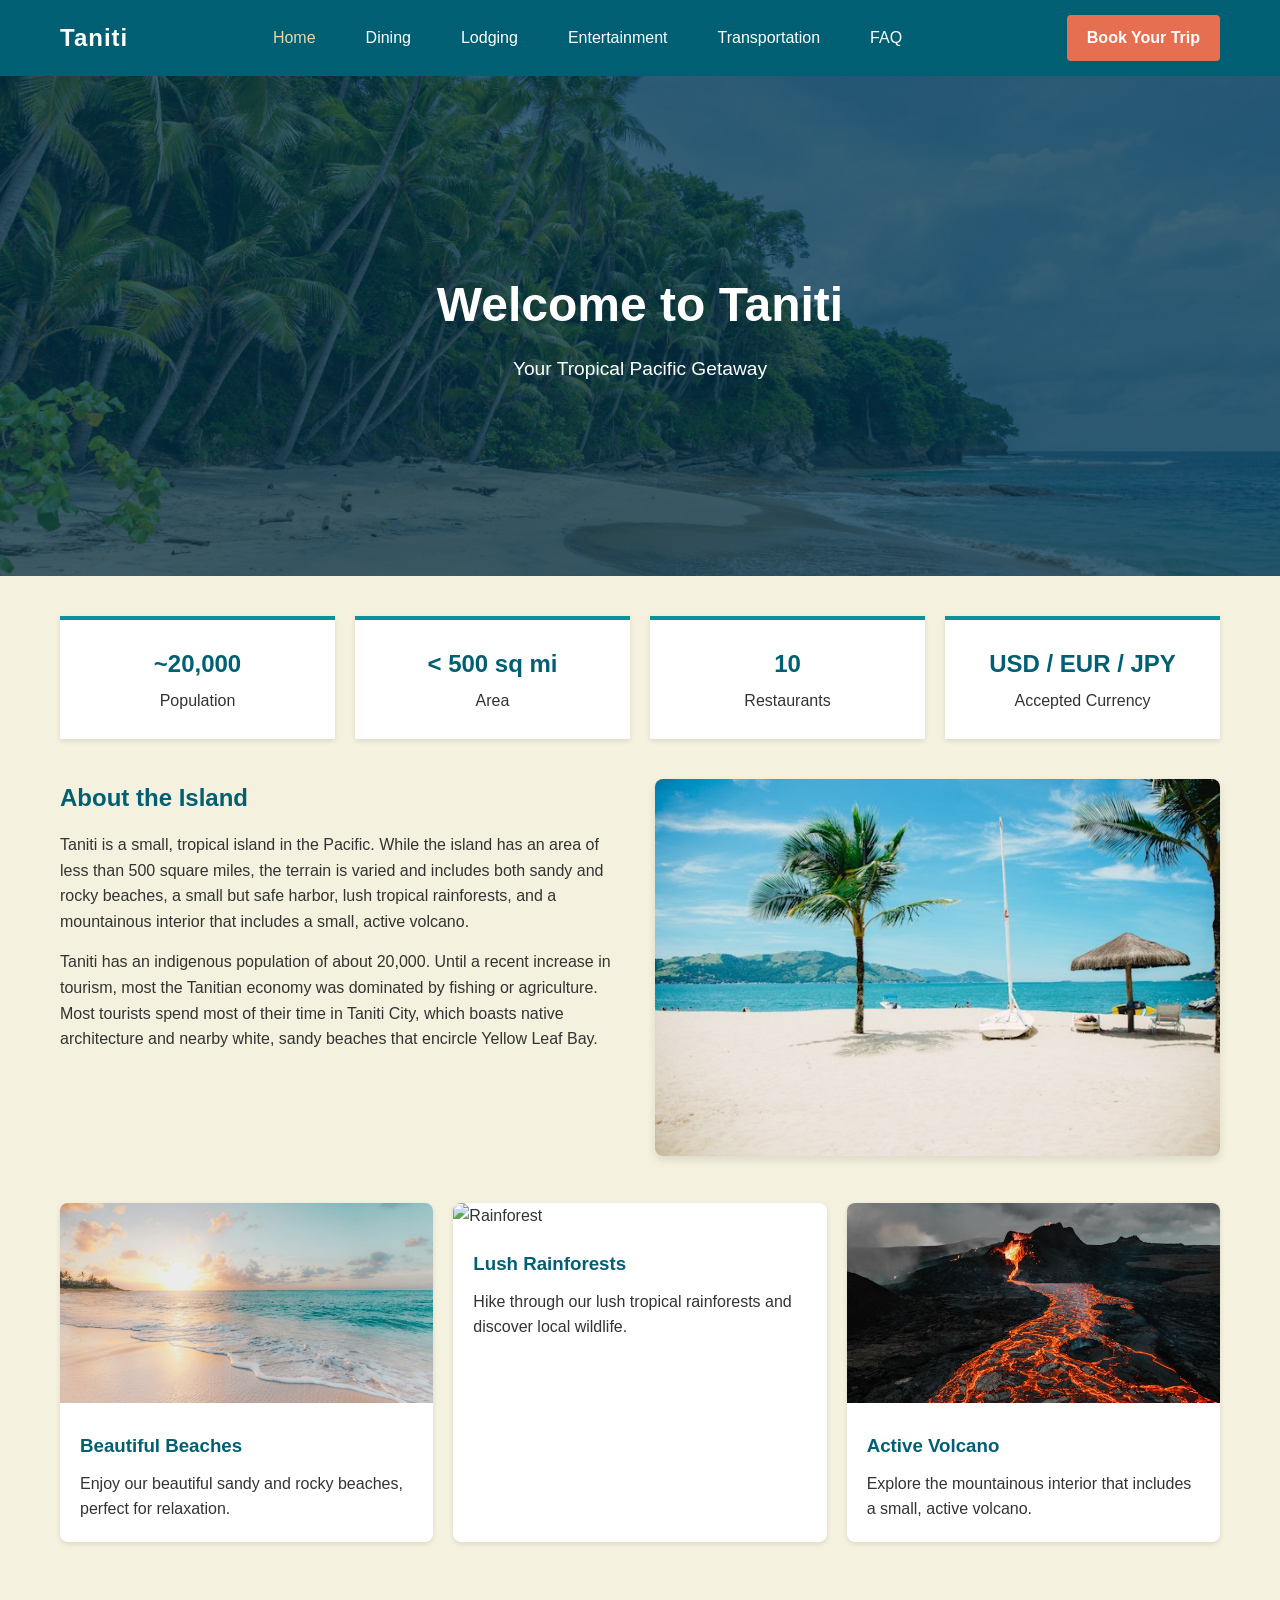
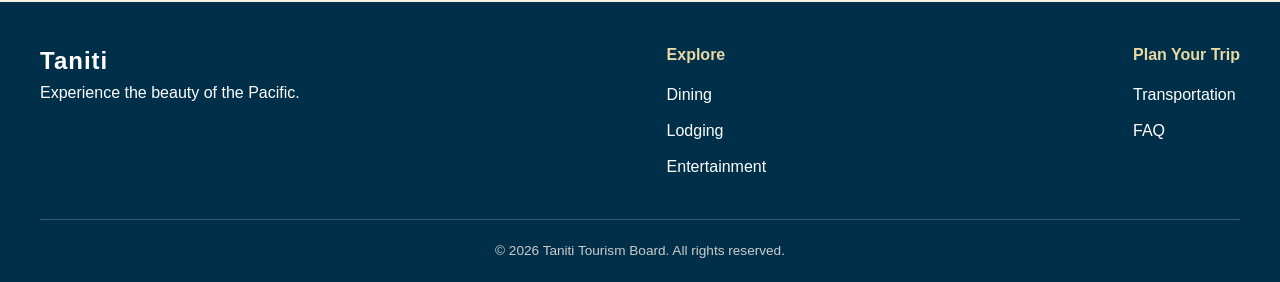
==== index.html @ e5b3e2e3 "Website upload" ====
<!DOCTYPE html>
<html lang="en">
<head>
    <meta charset="UTF-8">
    <meta name="viewport" content="width=device-width, initial-scale=1.0">
    <title>Visit Taniti - Home</title>
    <link rel="stylesheet" href="style.css">
</head>
<body>

    <header>
        <nav class="navbar">
            <div class="logo"><a href="index.html">Taniti</a></div>
            <ul class="nav-links">
                <li><a href="index.html" class="active">Home</a></li>
                <li><a href="dining.html">Dining</a></li>
                <li><a href="lodging.html">Lodging</a></li>
                <li><a href="entertainment.html">Entertainment</a></li>
                <li><a href="transportation.html">Transportation</a></li>
                <li><a href="faq.html">FAQ</a></li>
            </ul>
            <a href="#" id="bookBtn" class="btn btn-primary" style="margin-left: 20px;">Book Your Trip</a>
        </nav>
    </header>

    <div class="page-header hero-home">
        <div class="page-header-content">
            <h1>Welcome to Taniti</h1>
            <p>Your Tropical Pacific Getaway</p>
        </div>
    </div>

    <div class="container">
        <div class="quick-stats">
            <div class="stat-box">
                <h3>~20,000</h3>
                <p>Population</p>
            </div>
            <div class="stat-box">
                <h3>&lt; 500 sq mi</h3>
                <p>Area</p>
            </div>
            <div class="stat-box">
                <h3>10</h3>
                <p>Restaurants</p>
            </div>
            <div class="stat-box">
                <h3>USD / EUR / JPY</h3>
                <p>Accepted Currency</p>
            </div>
        </div>

        <div class="content-grid">
            <div class="text-col">
                <h2>About the Island</h2>
                <p>Taniti is a small, tropical island in the Pacific. While the island has an area of less than 500 square miles, the terrain is varied and includes both sandy and rocky beaches, a small but safe harbor, lush tropical rainforests, and a mountainous interior that includes a small, active volcano.</p>
                <p>Taniti has an indigenous population of about 20,000. Until a recent increase in tourism, most the Tanitian economy was dominated by fishing or agriculture. Most tourists spend most of their time in Taniti City, which boasts native architecture and nearby white, sandy beaches that encircle Yellow Leaf Bay.</p>
            </div>
            <div class="image-col">
                <img src="images/tanitibeach.jpg" alt="Taniti Beach">
            </div>
        </div>

        <div class="card-grid">
            <div class="card">
                <img src="images\beach.jpg" alt="Beaches">
                <div class="card-content">
                    <h3>Beautiful Beaches</h3>
                    <p>Enjoy our beautiful sandy and rocky beaches, perfect for relaxation.</p>
                </div>
            </div>
            <div class="card">
                <img src="images\rainforest.JPG" alt="Rainforest">
                <div class="card-content">
                    <h3>Lush Rainforests</h3>
                    <p>Hike through our lush tropical rainforests and discover local wildlife.</p>
                </div>
            </div>
            <div class="card">
                <img src="images\volcano.jpg" alt="Volcano">
                <div class="card-content">
                    <h3>Active Volcano</h3>
                    <p>Explore the mountainous interior that includes a small, active volcano.</p>
                </div>
            </div>
        </div>
    </div>

    <footer>
        <div class="footer-grid">
            <div class="footer-col">
                <div class="logo">Taniti</div>
                <p>Experience the beauty of the Pacific.</p>
            </div>
            <div class="footer-col">
                <h4>Explore</h4>
                <ul>
                    <li><a href="dining.html">Dining</a></li>
                    <li><a href="lodging.html">Lodging</a></li>
                    <li><a href="entertainment.html">Entertainment</a></li>
                </ul>
            </div>
            <div class="footer-col">
                <h4>Plan Your Trip</h4>
                <ul>
                    <li><a href="transportation.html">Transportation</a></li>
                    <li><a href="faq.html">FAQ</a></li>
                </ul>
            </div>
        </div>
        <div class="footer-bottom">
            <p>&copy; 2026 Taniti Tourism Board. All rights reserved.</p>
        </div>
    </footer>
    <div id="bookingAlert" class="custom-alert hidden">
    Congratulations your booked!
</div>
</body>
</html>
<script>
    document.getElementById('bookBtn').addEventListener('click', function(e) {
        e.preventDefault(); // Prevents the page from jumping to the top
        const alertBox = document.getElementById('bookingAlert');
        
        // Show the alert
        alertBox.classList.remove('hidden');
        
        // Hide it after 3 seconds (3000 milliseconds)
        setTimeout(function() {
            alertBox.classList.add('hidden');
        }, 2000);
    });
</script>
---- style.css ----
/* RESET & BASIC SETUP */
* {
    margin: 0;
    padding: 0;
    box-sizing: border-box;
    font-family: 'Segoe UI', Tahoma, Geneva, Verdana, sans-serif;
}

body {
    background-color: #f4f1de; /* Sand/off-white */
    color: #333;
    line-height: 1.6;
}

a {
    text-decoration: none;
    color: inherit;
}

/* BUTTONS */
.btn {
    display: inline-block;
    padding: 10px 20px;
    border-radius: 4px;
    font-weight: bold;
    text-align: center;
    cursor: pointer;
    transition: background 0.3s;
}

.btn-primary {
    background-color: #e76f51; /* Warm tropical coral */
    color: #fff;
}

.btn-primary:hover {
    background-color: #d85739;
}

/* NAV BAR */
header {
    background: #005f73; /* Deep ocean blue */
    color: #fff;
    position: sticky;
    top: 0;
    z-index: 100;
}

.navbar {
    display: flex;
    justify-content: space-between;
    align-items: center;
    max-width: 1200px;
    margin: 0 auto;
    padding: 15px 20px;
}

.logo {
    font-size: 1.5rem;
    font-weight: bold;
    letter-spacing: 1px;
}

.logo a {
    color: #fff;
}

.nav-links {
    list-style: none;
    display: flex;
    gap: 20px;
}

.nav-links li a {
    padding: 8px 15px;
    font-size: 1rem;
    transition: color 0.3s;
}

.nav-links li a:hover, .nav-links li a.active {
    color: #e9d8a6; /* Sand yellow highlight */
}

/* PAGE HEADERS (HERO) */
.page-header {
    height: 300px;
    display: flex;
    justify-content: center;
    align-items: center;
    text-align: center;
    background-size: cover;
    background-position: center;
    color: #fff;
    margin-bottom: 40px;
    position: relative;
}

.page-header::after {
    content: '';
    position: absolute;
    top: 0; left: 0; right: 0; bottom: 0;
    background: rgba(0, 48, 73, 0.75); /* Dark overlay */
    z-index: 1;
}

.page-header-content {
    position: relative;
    z-index: 2;
}

.page-header h1 {
    font-size: 3rem;
    margin-bottom: 10px;
}

.page-header p {
    font-size: 1.2rem;
}

/* HOME PAGE HERO SPECIFIC */
.hero-home {
    height: 500px;
    background-image: url('images/heroimage.jpg');
}

/* CONTENT CONTAINER */
.container {
    max-width: 1200px;
    margin: 0 auto 40px auto;
    padding: 0 20px;
}

/* QUICK STATS STRIP */
.quick-stats {
    display: flex;
    gap: 20px;
    margin-bottom: 40px;
}

.stat-box {
    flex: 1;
    background: #fff;
    border-top: 4px solid #0a9396; /* Teal */
    text-align: center;
    padding: 25px 15px;
    box-shadow: 0 2px 5px rgba(0,0,0,0.1);
}

.stat-box h3 {
    font-size: 1.5rem;
    color: #005f73;
    margin-bottom: 5px;
}

/* GRID LAYOUTS */
.content-grid {
    display: flex;
    gap: 30px;
    margin-bottom: 40px;
}

.text-col {
    flex: 1;
}

.text-col h2 {
    color: #005f73;
    margin-bottom: 15px;
}

.text-col p, .text-col ul {
    margin-bottom: 15px;
}

.text-col ul {
    margin-left: 20px;
}

.image-col {
    flex: 1;
}

.image-col img {
    width: 100%;
    height: auto;
    border-radius: 8px;
    box-shadow: 0 4px 8px rgba(0,0,0,0.1);
}

/* CARDS */
.card-grid {
    display: grid;
    grid-template-columns: repeat(auto-fit, minmax(300px, 1fr));
    gap: 20px;
}

.card {
    background: #fff;
    border-radius: 8px;
    overflow: hidden;
    box-shadow: 0 2px 5px rgba(0,0,0,0.1);
}

.card img {
    width: 100%;
    height: 200px;
    object-fit: cover;
}

.card-content {
    padding: 20px;
}

.card-content h3 {
    color: #005f73;
    margin-bottom: 10px;
}

/* FAQ STYLES */
.faq-list {
    background: #fff;
    padding: 30px;
    border-radius: 8px;
    box-shadow: 0 2px 5px rgba(0,0,0,0.1);
}

.faq-item {
    margin-bottom: 20px;
    padding-bottom: 20px;
    border-bottom: 1px solid #eee;
}

.faq-item:last-child {
    border-bottom: none;
    margin-bottom: 0;
    padding-bottom: 0;
}

.faq-item h3 {
    color: #0a9396;
    margin-bottom: 5px;
}

/* FOOTER */
footer {
    background: #003049;
    color: #fff;
    padding: 40px 20px 20px 20px;
    margin-top: 60px;
}

.footer-grid {
    display: flex;
    max-width: 1200px;
    margin: 0 auto;
    justify-content: space-between;
    padding-bottom: 30px;
    border-bottom: 1px solid rgba(255,255,255,0.2);
}

.footer-col h4 {
    color: #e9d8a6;
    margin-bottom: 15px;
}

.footer-col ul {
    list-style: none;
}

.footer-col ul li {
    margin-bottom: 10px;
}

.footer-col ul li a:hover {
    color: #e9d8a6;
}

.footer-bottom {
    text-align: center;
    padding-top: 20px;
    font-size: 0.85rem;
    color: #ccc;
}
/* CUSTOM BOOKING ALERT */
.custom-alert {
    position: fixed;
    top: 50%;
    left: 50%;
    transform: translate(-50%, -50%);
    background-color: #005f73;
    color: #fff;
    padding: 20px 40px;
    border-radius: 8px;
    box-shadow: 0 4px 15px rgba(0,0,0,0.3);
    z-index: 1000;
    font-size: 1.5rem;
    font-weight: bold;
    text-align: center;
    opacity: 1;
    transition: opacity 0.3s ease-in-out;
}

.custom-alert.hidden {
    opacity: 0;
    pointer-events: none;
}
* DATA TABLE STYLES */
.data-table {
    width: 100%;
    border-collapse: collapse;
    margin-bottom: 20px;
    background: #fff;
    border-radius: 8px;
    overflow: hidden;
    box-shadow: 0 2px 5px rgba(0,0,0,0.1);
}

.data-table th, .data-table td {
    padding: 15px;
    text-align: left;
    border-bottom: 1px solid #eee;
}

.data-table th {
    background-color: #005f73;
    color: #fff;
    font-weight: bold;
}

.data-table tr:last-child td {
    border-bottom: none;
}

.data-table tr:hover {
    background-color: #f4f1de; /* Sand highlight on hover */
}
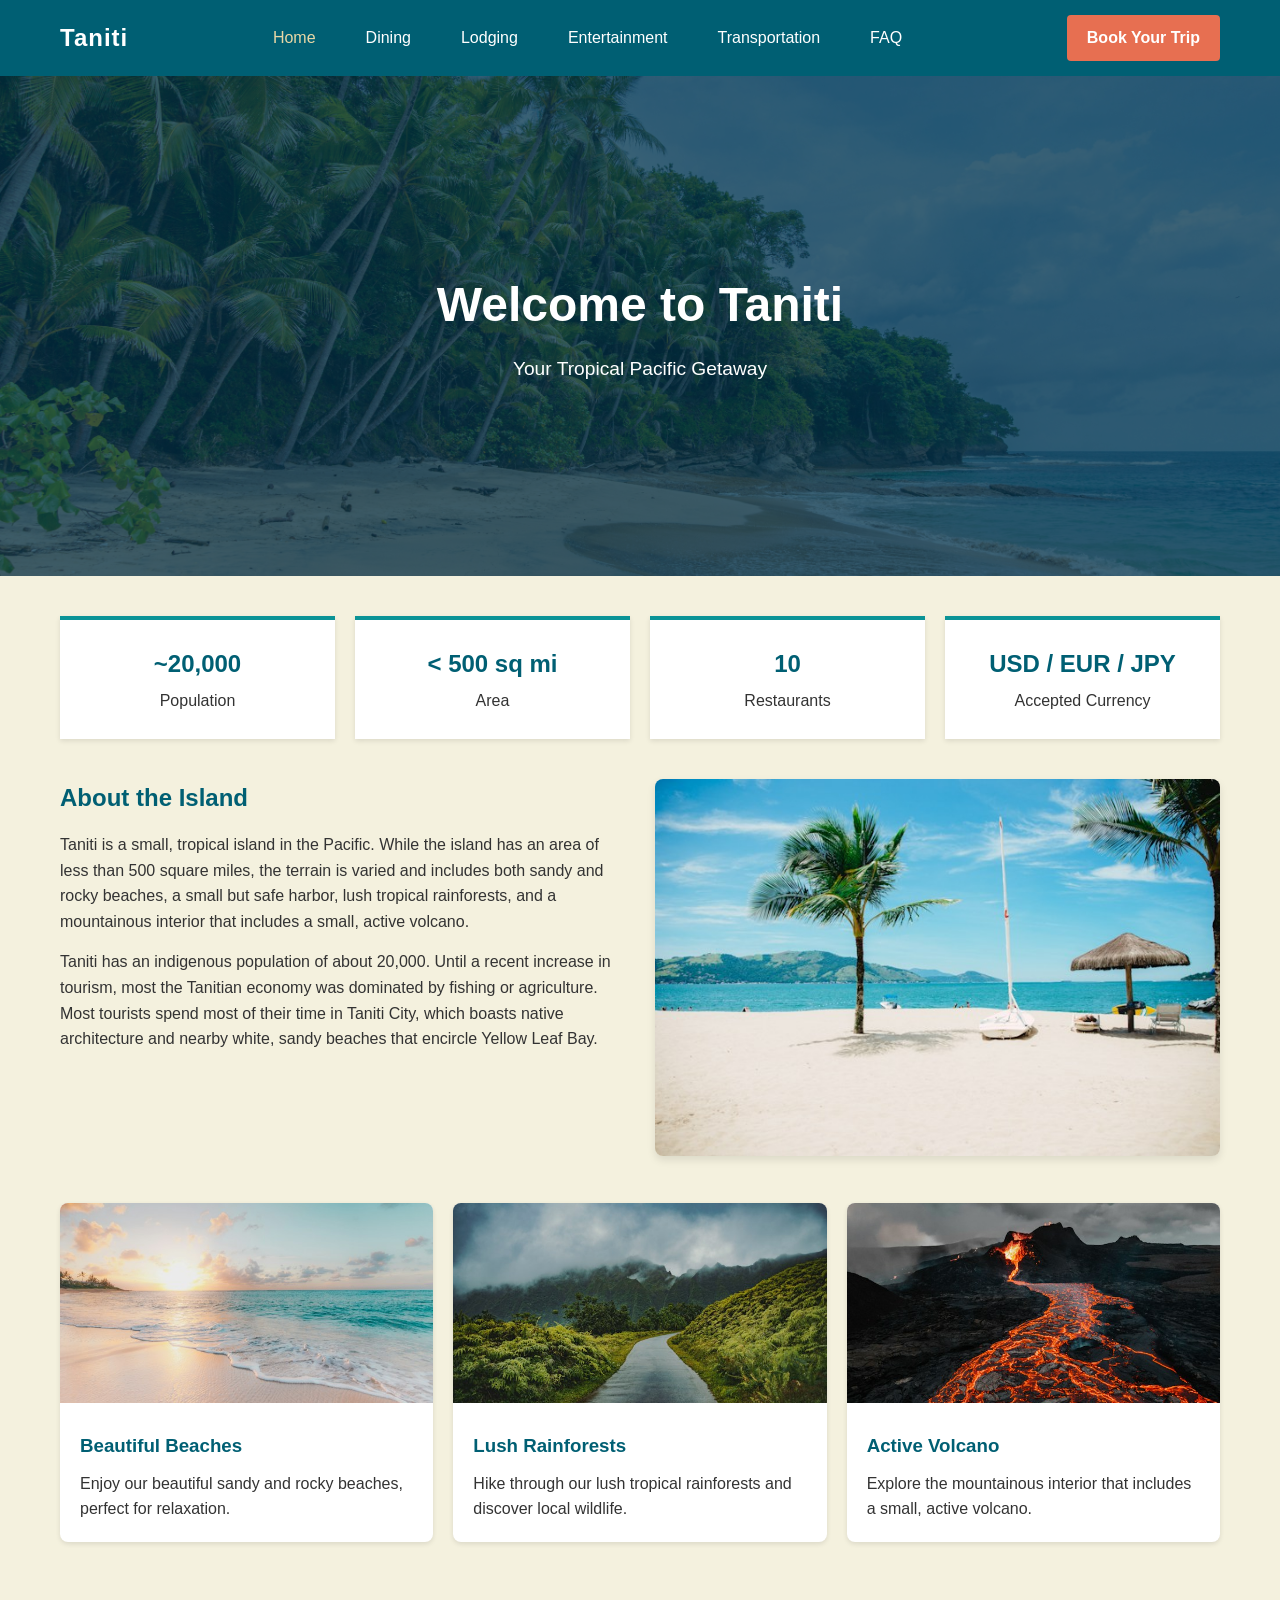
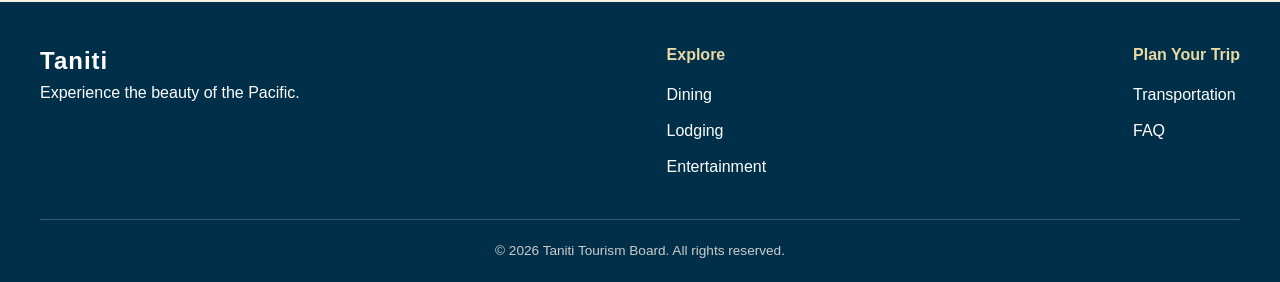
==== commit 6159a3f8: "Fix HTML encoding issues in index.html" ====
--- a/index.html
+++ b/index.html
@@ -70,7 +70,7 @@
                 </div>
             </div>
             <div class="card">
-                <img src="images\rainforest.JPG" alt="Rainforest">
+                <img src="images\rainforest.jpg" alt="Rainforest">
                 <div class="card-content">
                     <h3>Lush Rainforests</h3>
                     <p>Hike through our lush tropical rainforests and discover local wildlife.</p>
@@ -130,4 +130,4 @@
             alertBox.classList.add('hidden');
         }, 2000);
     });
-</script>+</script>
